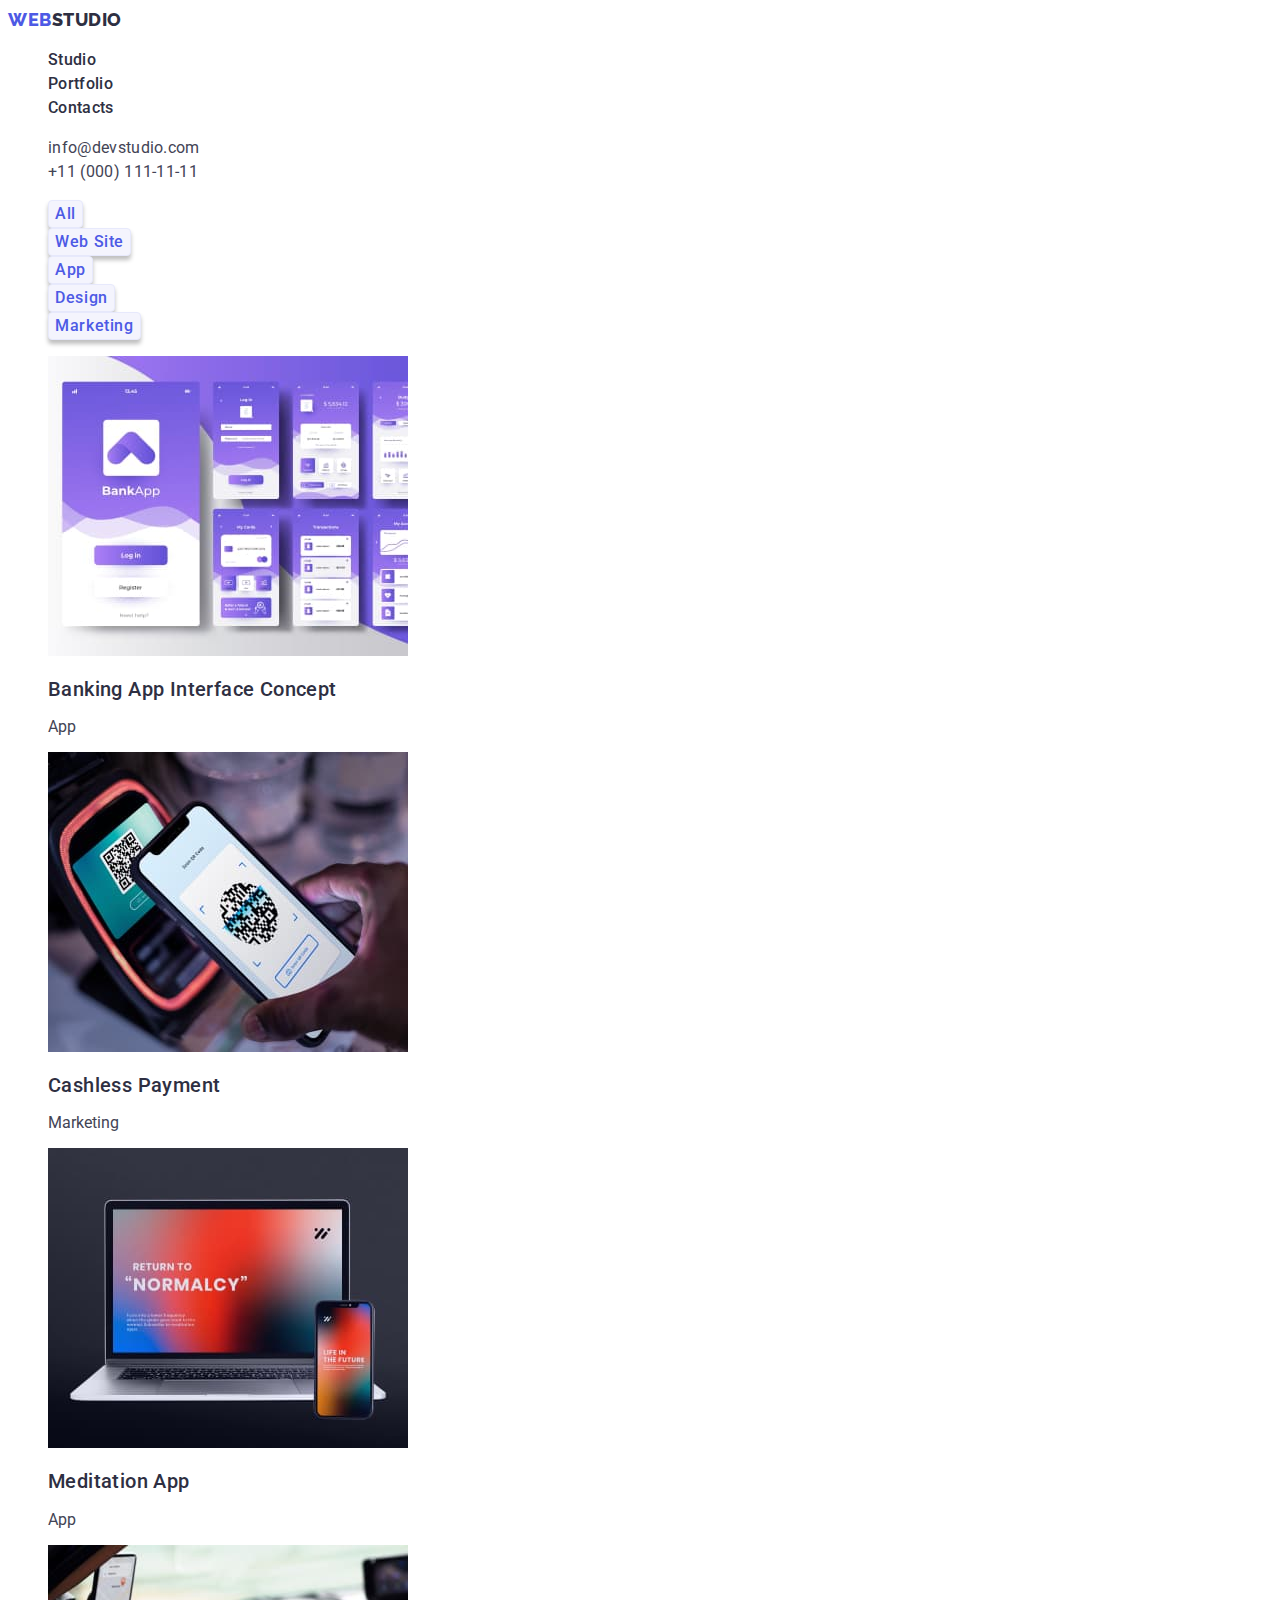
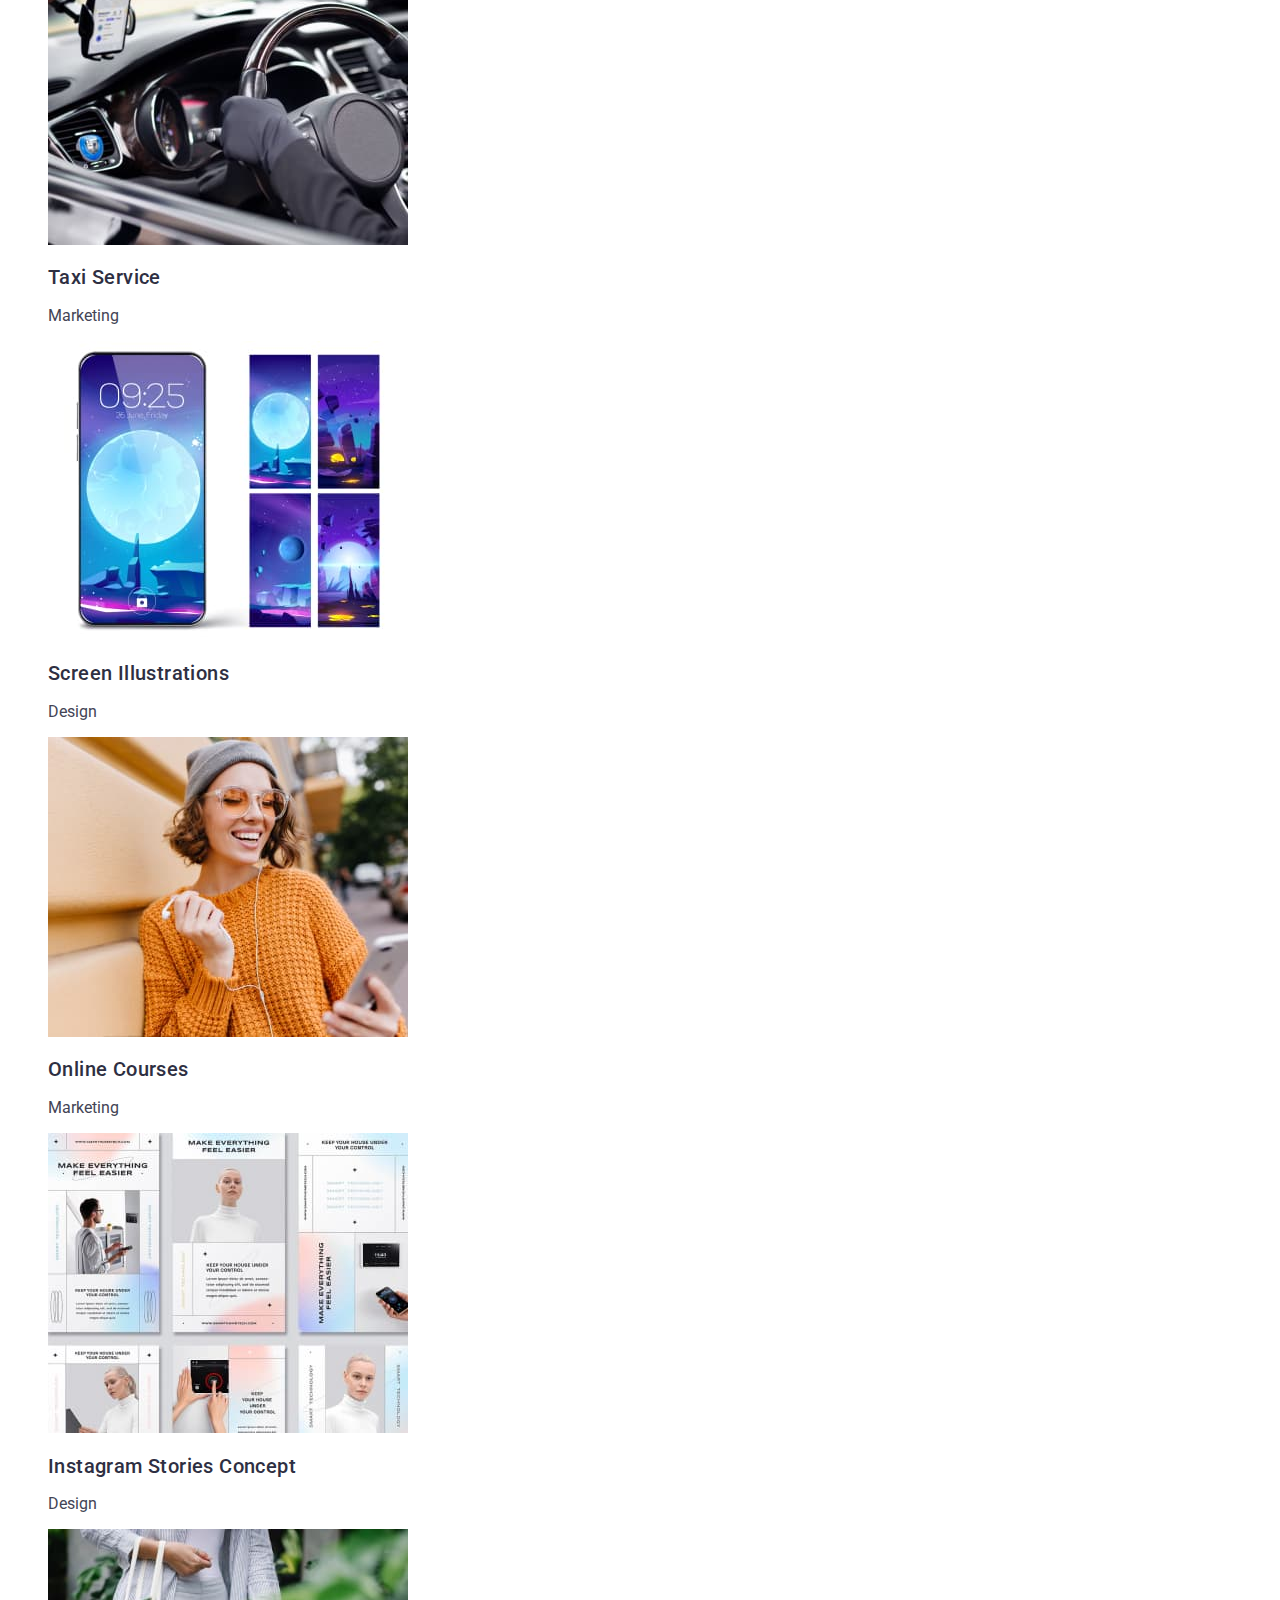
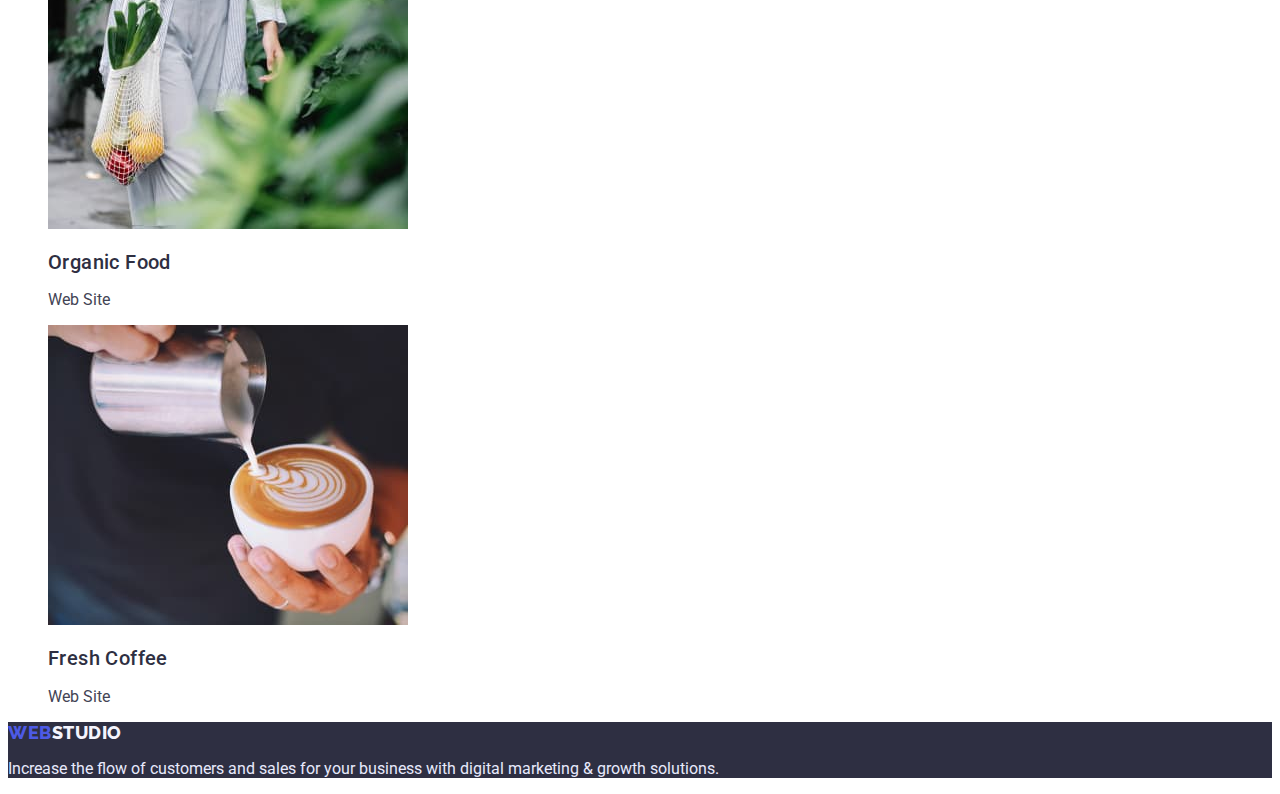
==== portfolio.html @ b86ee1b8 "add files via upload" ====
<!DOCTYPE html>
<html lang="en">
  <head>
    <meta charset="UTF-8" />
    <meta http-equiv="X-UA-Compatible" content="IE=edge" />
    <meta name="viewport" content="width=device-width, initial-scale=1.0" />
    <title>Портфоліо</title>
    <link rel="preconnect" href="https://fonts.googleapis.com" />
    <link rel="preconnect" href="https://fonts.gstatic.com" crossorigin />
    <link
      href="https://fonts.googleapis.com/css2?family=Raleway:wght@700;800&family=Roboto:wght@400;500;700;900&display=swap"
      rel="stylesheet"
    />
    <link rel="stylesheet" href="./css/styles.css" />
  </head>
  <body>
    <header class="header">
      <nav class="header-nav">
        <a href="./index.html" class="header-logo logo link">
          <span class="accent">Web</span>Studio</a
        >
        <ul class="header-nav-list list">
          <li class="header-item">
            <a href="" class="header-link link">Studio</a>
          </li>
          <li class="header-item">
            <a href="./portfolio.html" class="header-link link">Portfolio</a>
          </li>
          <li class="header-item">
            <a href="" class="header-link link">Contacts</a>
          </li>
        </ul>
      </nav>
      <address class="address">
        <ul class="address-contact list">
          <li class="address-item">
            <a href="mailto:info@devstudio.com" class="address-link link"
              >info@devstudio.com</a
            >
          </li>
          <li class="address-item">
            <a href="tel:+110001111111" class="address-link link"
              >+11 (000) 111-11-11</a
            >
          </li>
        </ul>
      </address>
    </header>
    <main>
      <!--------- PORTFOLIO  -------->
      <section class="portfolio">
        <h1 hidden visually-hidden>Portfolio</h1>
        <ul class="filter list">
          <li class="filter-item">
            <button class="filter-button button" type="button">All</button>
          </li>
          <li class="filter-item">
            <button class="filter-button button" type="button">Web Site</button>
          </li>
          <li class="filter-item">
            <button class="filter-button button" type="button">App</button>
          </li>
          <li class="filter-item">
            <button class="filter-button button" type="button">Design</button>
          </li>
          <li class="filter-item">
            <button class="filter-button button" type="button">
              Marketing
            </button>
          </li>
        </ul>
        <ul class="project-items list">
          <li class="project-item">
            <a href="" class="link"
              ><img
                src="./images/project-1.jpg"
                alt="A banking app purple interface"
                width="360"
                height="300"
              />
              <h2 class="project-title item">Banking App Interface Concept</h2>
              <p class="project-subtitle">App</p></a
            >
          </li>
          <li class="project-item">
            <a href="" class="link"
              ><img
                src="./images/project-2.jpg"
                alt="Phone and payment terminal"
                width="360"
                height="300"
              />
              <h2 class="project-title item">Cashless Payment</h2>
              <p class="project-subtitle subtitle">Marketing</p></a
            >
          </li>
          <li class="project-item">
            <a href="" class="link"
              ><img
                src="./images/project-3.jpg"
                alt="A computer with a phone"
                width="360"
                height="300"
              />
              <h2 class="project-title item">Meditation App</h2>
              <p class="project-subtitle subtitle">App</p></a
            >
          </li>
          <li class="project-item">
            <a href="" class="link"
              ><img
                src="./images/project-4.jpg"
                alt="Steering wheel"
                width="360"
                height="300"
              />
              <h2 class="project-title item">Taxi Service</h2>
              <p class="project-subtitle subtitle">Marketing</p></a
            >
          </li>
          <li class="project-item">
            <a href="" class="link"
              ><img
                src="./images/project-5.jpg"
                alt="Phone screen illustrations"
                width="360"
                height="300"
              />
              <h2 class="project-title item">Screen Illustrations</h2>
              <p class="project-subtitle subtitle">Design</p></a
            >
          </li>
          <li class="project-item">
            <a href="" class="link"
              ><img
                src="./images/project-6.jpg"
                alt="A smiley girl wirh her phone"
                width="360"
                height="300"
              />
              <h2 class="project-title item">Online Courses</h2>
              <p class="project-subtitle subtitle">Marketing</p></a
            >
          </li>
          <li class="project-item">
            <a href="" class="link"
              ><img
                src="./images/project-7.jpg"
                alt="People illustrate concepts"
                width="360"
                height="300"
              />
              <h2 class="project-title item">Instagram Stories Concept</h2>
              <p class="project-subtitle subtitle">Design</p></a
            >
          </li>
          <li class="project-item">
            <a href="" class="link"
              ><img
                src="./images/project-8.jpg"
                alt="a person with groceries"
                width="360"
                height="300"
              />
              <h2 class="project-title item">Organic Food</h2>
              <p class="project-subtitle subtitle">Web Site</p></a
            >
          </li>
          <li class="project-item">
            <a href="" class="link"
              ><img
                src="./images/project-9.jpg"
                alt="Latte making"
                width="360"
                height="300"
              />
              <h2 class="project-title item">Fresh Coffee</h2>
              <p class="project-subtitle subtitle">Web Site</p></a
            >
          </li>
        </ul>
      </section>
    </main>
    <!------FOOTER ------>
    <footer class="footer">
      <a href="./index.html" class="footer-logo logo link"
        ><span class="accent">Web</span>Studio</a
      >
      <p class="footer-descr subtitle">
        Increase the flow of customers and sales for your business with digital
        marketing & growth solutions.
      </p>
    </footer>
  </body>
</html>
---- css/styles.css ----
:root {
    --primary-text-color: #4D5AE5;
    --secondary-text-color: #2E2F42;
    --tertiary-text-color: #434455;
    --button-bgd-color: #F4F4FD;
    --active-bgd-color: #404BBF;
    --button-border-color: #E7E9FC;
}

body {
    font-family: 'Roboto', sans-serif;
    color: var(--secondary-text-color);
    background-color: #fff;
}

.subtitle {
    font-weight: 400;
    font-size: 16px;
    line-height: 1.5
    letter-spacing: 0.02em;
}

.item {
    font-weight: 500;
    font-size: 20px;
    line-height: 1.2;
    letter-spacing: 0.02em;
    color: var(--secondary-text-color);
}

.button {
    font-family: inherit;
    font-weight: 500;
    font-size: 16px;
    line-height: 1.5;
    letter-spacing: 0.04em;
    border-radius: 4px;
    cursor: pointer;
    border: 1px solid var(--button-border-color);
}

.logo {
    font-family: 'Raleway', sans-serif;
    font-weight: 800;
    font-size: 18px;
    letter-spacing: 0.03em;
    text-transform: uppercase;
}

.visually-hidden {
    position: absolute;
    width: 1px;
    height: 1px;
    margin: -1px;
    border: 0;
    padding: 0;
    white-space: nowrap;
    clip-path: inset(100%);
    clip: rect(0 0 0 0);
    overflow: hidden;
}
/* ======= HEADER ============ */
.header {
}
.header-nav {
}

.header-logo {
    line-height: 1.33;
    color: var(--secondary-text-color);
}

.accent {
    color: var(--primary-text-color);
}

.link {
    text-decoration: none;
}

.header-nav-list {
}

.list {
    list-style: none;
}

.header-item {
}

.header-link {
    font-weight: 500;
    font-size: 16px;
    line-height: 1.5;
    letter-spacing: 0.02em;
    text-transform: capitalize;
    color: var(--secondary-text-color);
    cursor: pointer;
}

.header-link:hover,
.header-link:focus {
    color: var(--primary-text-color);  
}
.address {
}
.address-contact {
}
.address-item {
}

.address-link {
    font-style: normal;
    font-weight: 400;
    font-size: 16px;
    line-height: 1.5;
    letter-spacing: 0.02em;
    color: var(--tertiary-text-color);
}

.address-link:hover,
.address-link:focus {
    color: var(--primary-text-color);
}

/* ========= HERO ========*/
.hero {
    background-color: var(--secondary-text-color);
}

.hero-header {
    font-weight: 700;
    font-size: 56px;
    line-height: 1.07;
    letter-spacing: 0.02em;
    color: #fff;
}

.mdl-button {
    color: #fff;
    background-color: var(--primary-text-color);
    box-shadow: 0px 4px 4px rgba(0, 0, 0, 0.15);
    border: 1px  var(--button-border-color);
    width: 169px;
    height: 57px;
    left: 636px;
    top: 427px; 
}

.mdl-button:hover,
.mdl-button:focus {
    color: var(--primary-text-color);
    background-color: var(--button-bgd-color);
}

/* ======== VALUES ========== */
.values {
}
.values-list {  
}
.value-items {
}
.value-item {
}

.values-descr {  
    color: var(--tertiary-text-color);
}

/* =======OCCUPATION ====== */
.occupation {
}

.occupation-header,
.team-header {
    font-size: 36px;
    line-height: 1.11;
    letter-spacing: 0.02em;
    text-transform: capitalize;
    color: var(--secondary-text-color);
}

.occupation-list {
}

.occupation-item {
    cursor: pointer;
}

/* =========== OUR TEAM =========== */
.team {
}

.team-list {
}

.team-member {
    cursor: pointer;
}
.team-member-header {
}

.team-member-occupation {
    color: #434455;
}

/* -------- FILTERS -------- */

.portfolio {
}
.filter {
}
.filter-item {
}

.filter-button {
    color: var(--primary-text-color);
    background: var(--button-bgd-color);
    background-color: var(--button-bgd-color);
    box-shadow: 0px 4px 4px rgba(0, 0, 0, 0.25);
}

.filter-button:hover,
.filter-button:focus {
    color: #fff;
    background-color: var(--active-bgd-color);
}

.project-items {
}
.project-item {
}

.project-title {
}

.project-subtitle {
    color: var(--tertiary-text-color);
}
    /* ------FOOTER ------*/
.footer {
    background-color: var(--secondary-text-color);
}
.footer-logo {
    line-height: 1.17;
    color: var(--button-bgd-color);
}
.footer-descr {
    color: var(--button-border-color);
}
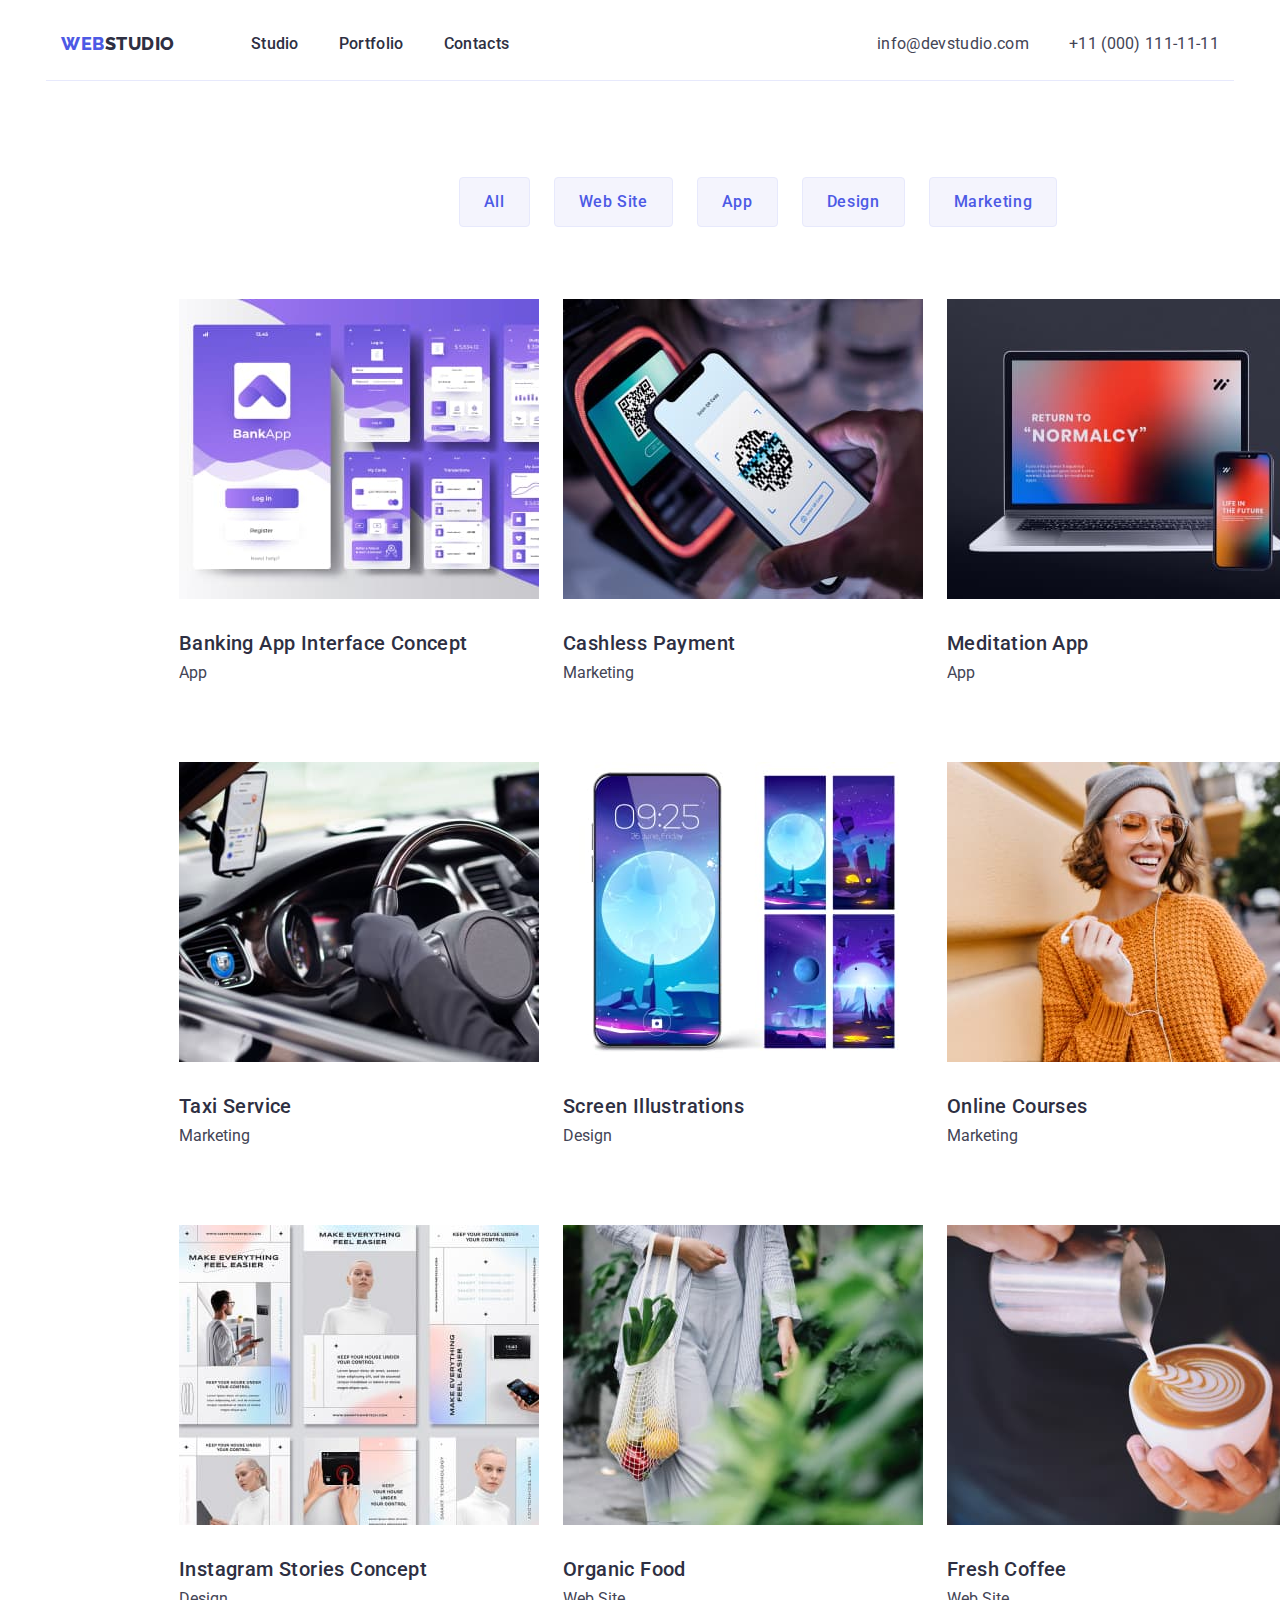
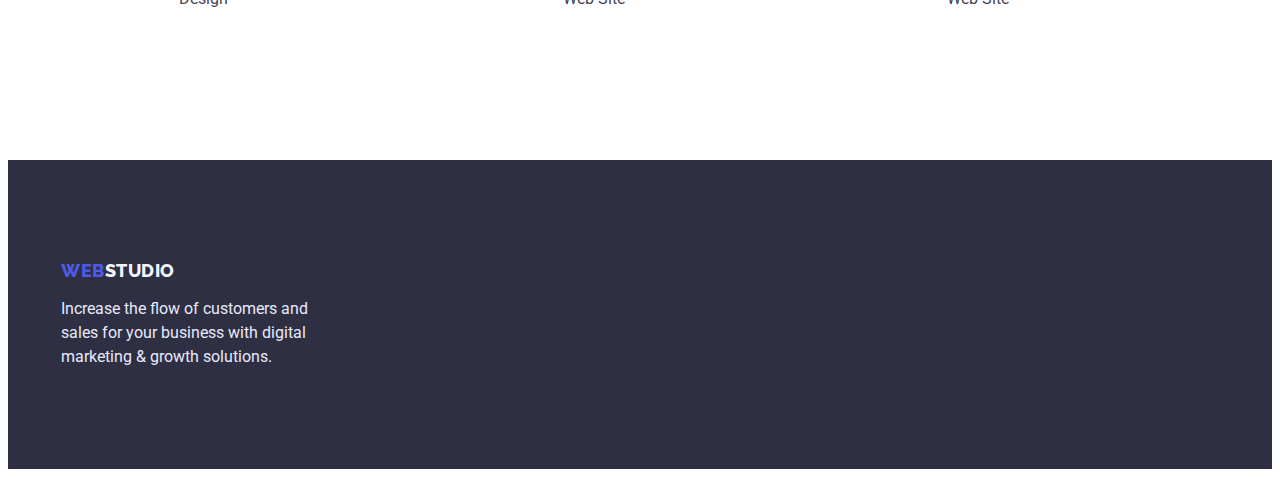
==== commit 09e90290: "Primary version of hw 3" ====
--- a/portfolio.html
+++ b/portfolio.html
@@ -11,185 +11,222 @@
       href="https://fonts.googleapis.com/css2?family=Raleway:wght@700;800&family=Roboto:wght@400;500;700;900&display=swap"
       rel="stylesheet"
     />
+    <link
+      rel="stylesheet"
+      href="https://cdnjs.cloudflare.com/ajax/libs/modern-normalize/1.1.0/modern-normalize.min.css"
+      integrity="sha512-wpPYUAdjBVSE4KJnH1VR1HeZfpl1ub8YT/NKx4PuQ5NmX2tKuGu6U/JRp5y+Y8XG2tV+wKQpNHVUX03MfMFn9Q=="
+      crossorigin="anonymous"
+      referrerpolicy="no-referrer"
+    />
     <link rel="stylesheet" href="./css/styles.css" />
   </head>
   <body>
     <header class="header">
-      <nav class="header-nav">
-        <a href="./index.html" class="header-logo logo link">
-          <span class="accent">Web</span>Studio</a
-        >
-        <ul class="header-nav-list list">
-          <li class="header-item">
-            <a href="" class="header-link link">Studio</a>
-          </li>
-          <li class="header-item">
-            <a href="./portfolio.html" class="header-link link">Portfolio</a>
-          </li>
-          <li class="header-item">
-            <a href="" class="header-link link">Contacts</a>
-          </li>
-        </ul>
-      </nav>
-      <address class="address">
-        <ul class="address-contact list">
-          <li class="address-item">
-            <a href="mailto:info@devstudio.com" class="address-link link"
-              >info@devstudio.com</a
-            >
-          </li>
-          <li class="address-item">
-            <a href="tel:+110001111111" class="address-link link"
-              >+11 (000) 111-11-11</a
-            >
-          </li>
-        </ul>
-      </address>
+      <div class="container header-container section">
+        <nav class="header-nav">
+          <a href="./index.html" class="header-logo logo link">
+            <span class="accent">Web</span>Studio</a
+          >
+          <ul class="header-list list">
+            <li class="header-item">
+              <a href="./index.html" class="header-link link">Studio</a>
+            </li>
+            <li class="header-item">
+              <a href="./portfolio.html" class="header-link link">Portfolio</a>
+            </li>
+            <li class="header-item">
+              <a href="" class="header-link link">Contacts</a>
+            </li>
+          </ul>
+        </nav>
+        <address class="address">
+          <ul class="address-contact list">
+            <li class="address-item">
+              <a href="mailto:info@devstudio.com" class="address-link link"
+                >info@devstudio.com</a
+              >
+            </li>
+            <li class="address-item">
+              <a href="tel:+110001111111" class="address-link link"
+                >+11 (000) 111-11-11</a
+              >
+            </li>
+          </ul>
+        </address>
+      </div>
     </header>
     <main>
       <!--------- PORTFOLIO  -------->
       <section class="portfolio">
-        <h1 hidden visually-hidden>Portfolio</h1>
-        <ul class="filter list">
-          <li class="filter-item">
-            <button class="filter-button button" type="button">All</button>
-          </li>
-          <li class="filter-item">
-            <button class="filter-button button" type="button">Web Site</button>
-          </li>
-          <li class="filter-item">
-            <button class="filter-button button" type="button">App</button>
-          </li>
-          <li class="filter-item">
-            <button class="filter-button button" type="button">Design</button>
-          </li>
-          <li class="filter-item">
-            <button class="filter-button button" type="button">
-              Marketing
-            </button>
-          </li>
-        </ul>
-        <ul class="project-items list">
-          <li class="project-item">
-            <a href="" class="link"
-              ><img
-                src="./images/project-1.jpg"
-                alt="A banking app purple interface"
-                width="360"
-                height="300"
-              />
-              <h2 class="project-title item">Banking App Interface Concept</h2>
-              <p class="project-subtitle">App</p></a
-            >
-          </li>
-          <li class="project-item">
-            <a href="" class="link"
-              ><img
-                src="./images/project-2.jpg"
-                alt="Phone and payment terminal"
-                width="360"
-                height="300"
-              />
-              <h2 class="project-title item">Cashless Payment</h2>
-              <p class="project-subtitle subtitle">Marketing</p></a
-            >
-          </li>
-          <li class="project-item">
-            <a href="" class="link"
-              ><img
-                src="./images/project-3.jpg"
-                alt="A computer with a phone"
-                width="360"
-                height="300"
-              />
-              <h2 class="project-title item">Meditation App</h2>
-              <p class="project-subtitle subtitle">App</p></a
-            >
-          </li>
-          <li class="project-item">
-            <a href="" class="link"
-              ><img
-                src="./images/project-4.jpg"
-                alt="Steering wheel"
-                width="360"
-                height="300"
-              />
-              <h2 class="project-title item">Taxi Service</h2>
-              <p class="project-subtitle subtitle">Marketing</p></a
-            >
-          </li>
-          <li class="project-item">
-            <a href="" class="link"
-              ><img
-                src="./images/project-5.jpg"
-                alt="Phone screen illustrations"
-                width="360"
-                height="300"
-              />
-              <h2 class="project-title item">Screen Illustrations</h2>
-              <p class="project-subtitle subtitle">Design</p></a
-            >
-          </li>
-          <li class="project-item">
-            <a href="" class="link"
-              ><img
-                src="./images/project-6.jpg"
-                alt="A smiley girl wirh her phone"
-                width="360"
-                height="300"
-              />
-              <h2 class="project-title item">Online Courses</h2>
-              <p class="project-subtitle subtitle">Marketing</p></a
-            >
-          </li>
-          <li class="project-item">
-            <a href="" class="link"
-              ><img
-                src="./images/project-7.jpg"
-                alt="People illustrate concepts"
-                width="360"
-                height="300"
-              />
-              <h2 class="project-title item">Instagram Stories Concept</h2>
-              <p class="project-subtitle subtitle">Design</p></a
-            >
-          </li>
-          <li class="project-item">
-            <a href="" class="link"
-              ><img
-                src="./images/project-8.jpg"
-                alt="a person with groceries"
-                width="360"
-                height="300"
-              />
-              <h2 class="project-title item">Organic Food</h2>
-              <p class="project-subtitle subtitle">Web Site</p></a
-            >
-          </li>
-          <li class="project-item">
-            <a href="" class="link"
-              ><img
-                src="./images/project-9.jpg"
-                alt="Latte making"
-                width="360"
-                height="300"
-              />
-              <h2 class="project-title item">Fresh Coffee</h2>
-              <p class="project-subtitle subtitle">Web Site</p></a
-            >
-          </li>
-        </ul>
+        <div class="container section">
+          <h1 hidden visually-hidden>Portfolio</h1>
+          <ul class="filter list">
+            <li class="filter-item">
+              <button class="filter-button button" type="button">All</button>
+            </li>
+            <li class="filter-item">
+              <button class="filter-button button" type="button">
+                Web Site
+              </button>
+            </li>
+            <li class="filter-item">
+              <button class="filter-button button" type="button">App</button>
+            </li>
+            <li class="filter-item">
+              <button class="filter-button button" type="button">Design</button>
+            </li>
+            <li class="filter-item">
+              <button class="filter-button button" type="button">
+                Marketing
+              </button>
+            </li>
+          </ul>
+        </div>
+        <div class="container section">
+          <ul class="project-items list">
+            <li class="project-item">
+              <a href="" class="link"
+                ><img
+                  src="./images/project-1.jpg"
+                  alt="A banking app purple interface"
+                  width="360"
+                  height="300"
+                />
+                <div class="project-content">
+                  <h2 class="project-title item">
+                    Banking App Interface Concept
+                  </h2>
+                  <p class="project-subtitle subtitle">App</p>
+                </div>
+              </a>
+            </li>
+            <li class="project-item">
+              <a href="" class="link"
+                ><img
+                  src="./images/project-2.jpg"
+                  alt="Phone and payment terminal"
+                  width="360"
+                  height="300"
+                />
+                <div class="project-content">
+                  <h2 class="project-title item">Cashless Payment</h2>
+                  <p class="project-subtitle subtitle">Marketing</p>
+                </div>
+              </a>
+            </li>
+            <li class="project-item">
+              <a href="" class="link"
+                ><img
+                  src="./images/project-3.jpg"
+                  alt="A computer with a phone"
+                  width="360"
+                  height="300"
+                />
+                <div class="project-content">
+                  <h2 class="project-title item">Meditation App</h2>
+                  <p class="project-subtitle subtitle">App</p>
+                </div>
+              </a>
+            </li>
+            <li class="project-item">
+              <a href="" class="link"
+                ><img
+                  src="./images/project-4.jpg"
+                  alt="Steering wheel"
+                  width="360"
+                  height="300"
+                />
+                <div class="project-content">
+                  <h2 class="project-title item">Taxi Service</h2>
+                  <p class="project-subtitle subtitle">Marketing</p>
+                </div>
+              </a>
+            </li>
+            <li class="project-item">
+              <a href="" class="link"
+                ><img
+                  src="./images/project-5.jpg"
+                  alt="Phone screen illustrations"
+                  width="360"
+                  height="300"
+                />
+                <div class="project-content">
+                  <h2 class="project-title item">Screen Illustrations</h2>
+                  <p class="project-subtitle subtitle">Design</p>
+                </div>
+              </a>
+            </li>
+            <li class="project-item">
+              <a href="" class="link"
+                ><img
+                  src="./images/project-6.jpg"
+                  alt="A smiley girl wirh her phone"
+                  width="360"
+                  height="300"
+                />
+                <div class="project-content">
+                  <h2 class="project-title item">Online Courses</h2>
+                  <p class="project-subtitle subtitle">Marketing</p>
+                </div>
+              </a>
+            </li>
+            <li class="project-item">
+              <a href="" class="link"
+                ><img
+                  src="./images/project-7.jpg"
+                  alt="People illustrate concepts"
+                  width="360"
+                  height="300"
+                />
+                <div class="project-content">
+                  <h2 class="project-title item">Instagram Stories Concept</h2>
+                  <p class="project-subtitle subtitle">Design</p>
+                </div>
+              </a>
+            </li>
+            <li class="project-item">
+              <a href="" class="link"
+                ><img
+                  src="./images/project-8.jpg"
+                  alt="a person with groceries"
+                  width="360"
+                  height="300"
+                />
+                <div class="project-content">
+                  <h2 class="project-title item">Organic Food</h2>
+                  <p class="project-subtitle subtitle">Web Site</p>
+                </div>
+              </a>
+            </li>
+            <li class="project-item">
+              <a href="" class="link"
+                ><img
+                  src="./images/project-9.jpg"
+                  alt="Latte making"
+                  width="360"
+                  height="300"
+                />
+                <div class="project-content">
+                  <h2 class="project-title item">Fresh Coffee</h2>
+                  <p class="project-subtitle subtitle">Web Site</p>
+                </div>
+              </a>
+            </li>
+          </ul>
+        </div>
       </section>
     </main>
     <!------FOOTER ------>
     <footer class="footer">
-      <a href="./index.html" class="footer-logo logo link"
-        ><span class="accent">Web</span>Studio</a
-      >
-      <p class="footer-descr subtitle">
-        Increase the flow of customers and sales for your business with digital
-        marketing & growth solutions.
-      </p>
+      <div class="container section footer-container">
+        <a href="./index.html" class="footer-logo logo link"
+          ><span class="accent">Web</span>Studio</a
+        >
+        <p class="footer-descr subtitle">
+          Increase the flow of customers and sales for your business with
+          digital marketing & growth solutions.
+        </p>
+      </div>
     </footer>
   </body>
 </html>
--- a/css/styles.css
+++ b/css/styles.css
@@ -7,44 +7,70 @@
     --button-border-color: #E7E9FC;
 }
 
+*::before,
+*::after {
+    box-sizing: border-box; 
+}
+
 body {
     font-family: 'Roboto', sans-serif;
     color: var(--secondary-text-color);
     background-color: #fff;
 }
 
-.subtitle {
-    font-weight: 400;
-    font-size: 16px;
-    line-height: 1.5
-    letter-spacing: 0.02em;
-}
-
-.item {
-    font-weight: 500;
-    font-size: 20px;
-    line-height: 1.2;
-    letter-spacing: 0.02em;
-    color: var(--secondary-text-color);
-}
-
-.button {
-    font-family: inherit;
-    font-weight: 500;
-    font-size: 16px;
-    line-height: 1.5;
-    letter-spacing: 0.04em;
-    border-radius: 4px;
+h1,
+h2,
+h3,
+p {
+    margin-top: 0;
+    margin-bottom: 0;
+}
+
+ul {
+    margin-top: 0;
+    margin-bottom: 0;
+    padding-left: 0;
+}
+
+button {
     cursor: pointer;
-    border: 1px solid var(--button-border-color);
-}
-
-.logo {
-    font-family: 'Raleway', sans-serif;
-    font-weight: 800;
-    font-size: 18px;
-    letter-spacing: 0.03em;
-    text-transform: uppercase;
+}
+
+img {
+    display: block;
+    max-width: 100%;
+    height: auto;
+}
+
+section {
+    padding-left: 156px;
+    padding-right: 156px;
+}
+.list {
+    list-style: none;
+}
+
+.link {
+    text-decoration: none;
+}
+
+.section-header {
+    font-size: 36px;
+    line-height: 1.11
+    letter-spacing: 0.02em;
+    text-transform: capitalize;
+    text-align: center;
+    padding-top: 120px;
+    padding-bottom: 72px;
+    color: var(--secondary-text-color);
+}
+
+.container {
+    width: 1158px;
+    padding-left: 15px;
+    padding-right: 15px;
+    margin-left: auto;
+    margin-right: auto;
 }
 
 .visually-hidden {
@@ -59,33 +85,80 @@
     clip: rect(0 0 0 0);
     overflow: hidden;
 }
+
+.subtitle {
+    font-weight: 400;
+    font-size: 16px;
+    line-height: 1.5
+    letter-spacing: 0.02em;
+}
+
+.item {
+    font-weight: 500;
+    font-size: 20px;
+    line-height: 1.2;
+    letter-spacing: 0.02em;
+    color: var(--secondary-text-color);
+}
+
+.button {
+    font-family: inherit;
+    font-weight: 500;
+    font-size: 16px;
+    line-height: 1.5;
+    letter-spacing: 0.04em;
+    border-radius: 4px;
+    cursor: pointer;
+    border: 1px solid var(--button-border-color);
+    background-color: transparent;
+}
+
+.logo {
+    font-family: 'Raleway', sans-serif;
+    font-weight: 800;
+    font-size: 18px;
+    letter-spacing: 0.03em;
+    text-transform: uppercase;
+}
+
 /* ======= HEADER ============ */
+
 .header {
-}
+    background-color: #fff;
+}
+
+.header-container {
+    display: flex;
+    align-items: center; 
+    border-bottom: 1px solid var(--button-border-color);
+}
+
 .header-nav {
+    display: flex;
+    align-items: center;
+}
+
+.header-list {
+    display: flex;
+    align-items: center;
 }
 
 .header-logo {
     line-height: 1.33;
     color: var(--secondary-text-color);
+    margin-right: 76px;
+    padding-top: 24px;
+    padding-bottom: 24px;
 }
 
 .accent {
     color: var(--primary-text-color);
 }
 
-.link {
-    text-decoration: none;
-}
-
-.header-nav-list {
-}
-
-.list {
-    list-style: none;
-}
-
-.header-item {
+.header-item:not(:last-child) {
+    margin-right: 40px;
+    padding-top: 24px;
+    padding-bottom: 24px;
 }
 
 .header-link {
@@ -103,9 +176,16 @@
     color: var(--primary-text-color);  
 }
 .address {
-}
+    padding-top: 24px;
+    padding-bottom: 24px;
+    margin-left: auto;
+}
+
 .address-contact {
-}
+    display: flex;
+    align-items: center;
+}
+
 .address-item {
 }
 
@@ -116,6 +196,7 @@
     line-height: 1.5;
     letter-spacing: 0.02em;
     color: var(--tertiary-text-color);
+    margin-left: 40px;
 }
 
 .address-link:hover,
@@ -124,11 +205,24 @@
 }
 
 /* ========= HERO ========*/
-.hero {
-    background-color: var(--secondary-text-color);
+ .hero { 
+    display: flex;
+    text-align: center;
+    padding-top: 188px;
+    padding-bottom: 188px;
+    background-color: var(--secondary-text-color); 
+}
+
+.hero-container {
+    max-width: 1440px;
+    margin-left: auto;
+    margin-right: auto;
 }
 
 .hero-header {
+    text-align:center;
+    max-width: 500px; 
+    margin-bottom: 48px;
     font-weight: 700;
     font-size: 56px;
     line-height: 1.07;
@@ -137,14 +231,12 @@
 }
 
 .mdl-button {
+    min-width: 169px;
+    padding: 16px 32px;
     color: #fff;
     background-color: var(--primary-text-color);
     box-shadow: 0px 4px 4px rgba(0, 0, 0, 0.15);
     border: 1px  var(--button-border-color);
-    width: 169px;
-    height: 57px;
-    left: 636px;
-    top: 427px; 
 }
 
 .mdl-button:hover,
@@ -154,13 +246,23 @@
 }
 
 /* ======== VALUES ========== */
+
 .values {
-}
-.values-list {  
-}
+    padding-top: 120px;
+    background-color: #fff;
+}
+
+.values-list {
+    display: flex; 
+    align-items: center;
+    gap: 24px;
+}
+
 .value-items {
 }
+
 .value-item {
+    margin-bottom: 8px;
 }
 
 .values-descr {  
@@ -169,55 +271,93 @@
 
 /* =======OCCUPATION ====== */
 .occupation {
-}
-
-.occupation-header,
+    background-color: #fff;
+}
+
+.occupation-header {
+}
+
+.occupation-list {
+    display: flex;
+    flex-wrap: wrap;
+    gap: 24px;
+    flex-basis: calc((100% - 48) / 3);
+    padding-bottom: 120px;
+}
+
+.occupation-item {
+    cursor: pointer;
+}
+
+/* =========== OUR TEAM =========== */
+
+.team {
+    padding-bottom: 120px;
+    background-color: var(--button-bgd-color);
+}
+
 .team-header {
     font-size: 36px;
     line-height: 1.11;
     letter-spacing: 0.02em;
     text-transform: capitalize;
-    color: var(--secondary-text-color);
-}
-
-.occupation-list {
-}
-
-.occupation-item {
-    cursor: pointer;
-}
-
-/* =========== OUR TEAM =========== */
-.team {
+    text-align: center;
+    padding-top: 120px;
+    padding-bottom: 72px;
+    color: var(--secondary-text-color);
 }
 
 .team-list {
+    display: flex;
+    flex-wrap: wrap;
+    gap: 24px;
+    flex-basis: calc((100% - 3 * 24) / 4);
 }
 
 .team-member {
     cursor: pointer;
 }
+
+.team-member-content {
+    text-align: center;
+    padding-top: 32px;
+    padding-bottom: 32px;
+    padding-right: 16px;
+    padding-left: 16px;
+}
+
 .team-member-header {
+    margin-bottom: 8px;
 }
 
 .team-member-occupation {
     color: #434455;
 }
 
+/* ------- 2nd PAGE -------- */
 /* -------- FILTERS -------- */
 
 .portfolio {
-}
+    background-color: #fff;
+}
+
 .filter {
-}
+    display: flex;
+    flex-wrap: wrap;
+    justify-content: center;
+    column-gap: 24px;
+    padding-top: 96px;
+    padding-bottom: 72px;
+}
+
 .filter-item {
 }
 
 .filter-button {
+    padding: 12px 24px;
     color: var(--primary-text-color);
     background: var(--button-bgd-color);
     background-color: var(--button-bgd-color);
-    box-shadow: 0px 4px 4px rgba(0, 0, 0, 0.25);
 }
 
 .filter-button:hover,
@@ -227,24 +367,52 @@
 }
 
 .project-items {
-}
+    display: flex;
+    flex-wrap: wrap;
+    column-gap: 24px;
+    row-gap: 48px;
+    padding-bottom: 120px;
+    flex-basis: calc((100%-2*24) / 3);
+}
+
 .project-item {
 }
 
+.project-content {
+    padding-top: 32px;
+    padding-bottom: 32px;
+}
+
 .project-title {
+    margin-bottom: 8px;
 }
 
 .project-subtitle {
     color: var(--tertiary-text-color);
 }
+
     /* ------FOOTER ------*/
+
 .footer {
+    padding-top: 100px;
+    padding-bottom: 100px;
     background-color: var(--secondary-text-color);
+}
+
+.footer-container {
+    display: flex;
+    flex-wrap: wrap;
+    flex-direction: column;
+    
 }
 .footer-logo {
     line-height: 1.17;
     color: var(--button-bgd-color);
+    margin-bottom: 16px;
+
 }
 .footer-descr {
+    line-height: 1.5;
+    max-width: 264px;
     color: var(--button-border-color);
 }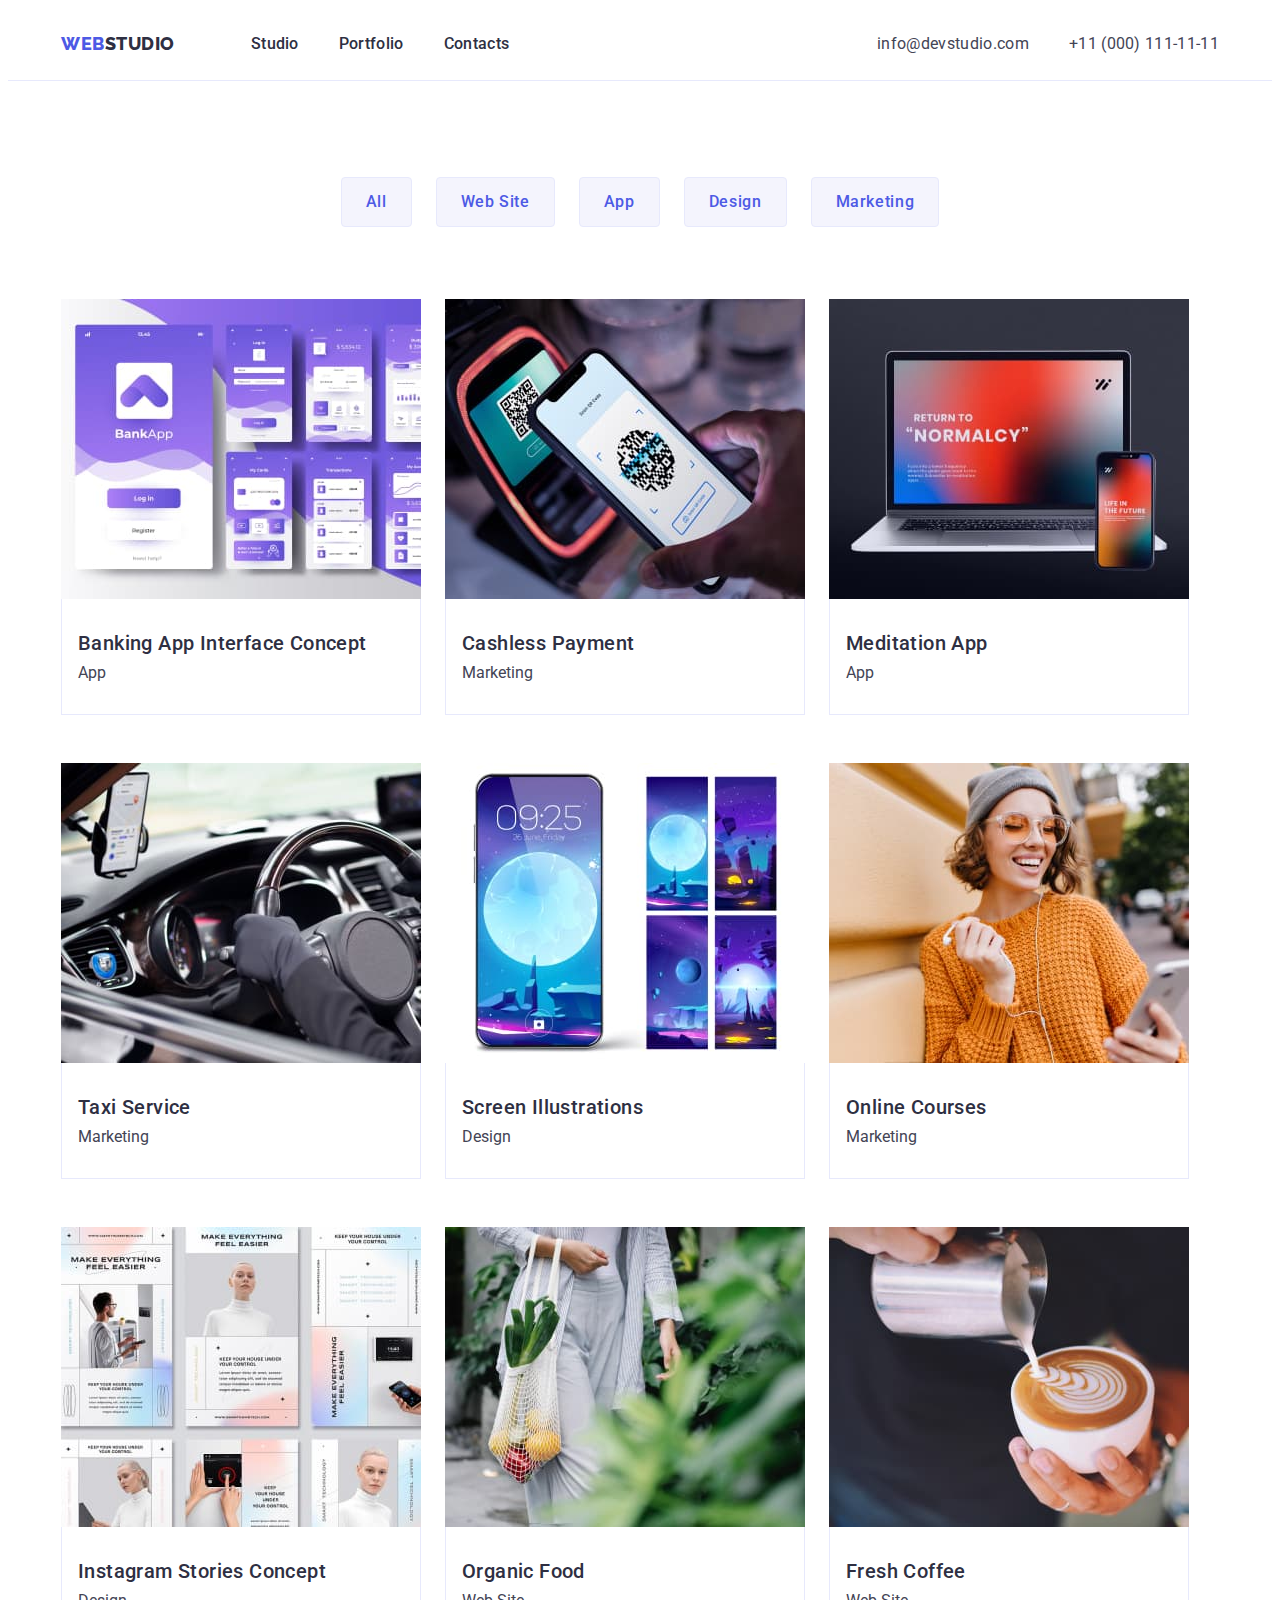
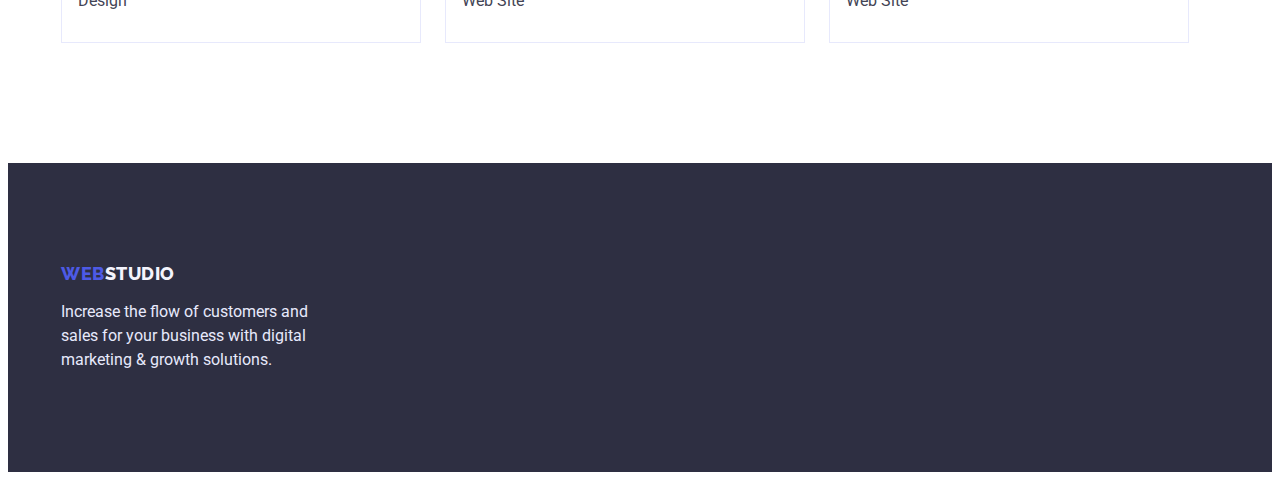
==== commit 00538f96: "hw3 primary corrections" ====
--- a/portfolio.html
+++ b/portfolio.html
@@ -22,7 +22,7 @@
   </head>
   <body>
     <header class="header">
-      <div class="container header-container section">
+      <div class="container header-container">
         <nav class="header-nav">
           <a href="./index.html" class="header-logo logo link">
             <span class="accent">Web</span>Studio</a
@@ -58,7 +58,7 @@
     <main>
       <!--------- PORTFOLIO  -------->
       <section class="portfolio">
-        <div class="container section">
+        <div class="container">
           <h1 hidden visually-hidden>Portfolio</h1>
           <ul class="filter list">
             <li class="filter-item">
@@ -81,8 +81,6 @@
               </button>
             </li>
           </ul>
-        </div>
-        <div class="container section">
           <ul class="project-items list">
             <li class="project-item">
               <a href="" class="link"
@@ -218,7 +216,7 @@
     </main>
     <!------FOOTER ------>
     <footer class="footer">
-      <div class="container section footer-container">
+      <div class="container footer-container">
         <a href="./index.html" class="footer-logo logo link"
           ><span class="accent">Web</span>Studio</a
         >
--- a/css/styles.css
+++ b/css/styles.css
@@ -5,6 +5,7 @@
     --button-bgd-color: #F4F4FD;
     --active-bgd-color: #404BBF;
     --button-border-color: #E7E9FC;
+    --typical-background-color: #fff;
 }
 
 *::before,
@@ -15,7 +16,7 @@
 body {
     font-family: 'Roboto', sans-serif;
     color: var(--secondary-text-color);
-    background-color: #fff;
+    background-color: var(--typical-background-color);
 }
 
 h1,
@@ -42,10 +43,11 @@
     height: auto;
 }
 
-section {
+.section {
     padding-left: 156px;
     padding-right: 156px;
 }
+
 .list {
     list-style: none;
 }
@@ -60,8 +62,7 @@
     letter-spacing: 0.02em;
     text-transform: capitalize;
     text-align: center;
-    padding-top: 120px;
-    padding-bottom: 72px;
+    margin-bottom: 72px;
     color: var(--secondary-text-color);
 }
 
@@ -71,6 +72,12 @@
     padding-right: 15px;
     margin-left: auto;
     margin-right: auto;
+    /* outline: 1px solid tomato;  */
+}
+
+.section {
+    padding-top: 120px;
+    padding-bottom: 120px;
 }
 
 .visually-hidden {
@@ -124,13 +131,13 @@
 /* ======= HEADER ============ */
 
 .header {
-    background-color: #fff;
+    border-bottom: 1px solid var(--button-border-color);
+    background-color: var(--typical-background-color);
 }
 
 .header-container {
     display: flex;
     align-items: center; 
-    border-bottom: 1px solid var(--button-border-color);
 }
 
 .header-nav {
@@ -157,8 +164,7 @@
 
 .header-item:not(:last-child) {
     margin-right: 40px;
-    padding-top: 24px;
-    padding-bottom: 24px;
+    
 }
 
 .header-link {
@@ -166,6 +172,8 @@
     font-size: 16px;
     line-height: 1.5;
     letter-spacing: 0.02em;
+    padding-top: 24px;
+    padding-bottom: 24px;
     text-transform: capitalize;
     color: var(--secondary-text-color);
     cursor: pointer;
@@ -195,6 +203,8 @@
     font-size: 16px;
     line-height: 1.5;
     letter-spacing: 0.02em;
+    padding-top: 24px;
+    padding-bottom: 24px;
     color: var(--tertiary-text-color);
     margin-left: 40px;
 }
@@ -221,8 +231,8 @@
 
 .hero-header {
     text-align:center;
-    max-width: 500px; 
-    margin-bottom: 48px;
+    max-width: 507px; 
+    margin: 0 auto 48px;
     font-weight: 700;
     font-size: 56px;
     line-height: 1.07;
@@ -249,7 +259,7 @@
 
 .values {
     padding-top: 120px;
-    background-color: #fff;
+    background-color: var(--typical-background-color);
 }
 
 .values-list {
@@ -271,7 +281,7 @@
 
 /* =======OCCUPATION ====== */
 .occupation {
-    background-color: #fff;
+    background-color: var(--typical-background-color);
 }
 
 .occupation-header {
@@ -282,7 +292,6 @@
     flex-wrap: wrap;
     gap: 24px;
     flex-basis: calc((100% - 48) / 3);
-    padding-bottom: 120px;
 }
 
 .occupation-item {
@@ -292,19 +301,10 @@
 /* =========== OUR TEAM =========== */
 
 .team {
-    padding-bottom: 120px;
     background-color: var(--button-bgd-color);
 }
 
 .team-header {
-    font-size: 36px;
-    line-height: 1.11;
-    letter-spacing: 0.02em;
-    text-transform: capitalize;
-    text-align: center;
-    padding-top: 120px;
-    padding-bottom: 72px;
-    color: var(--secondary-text-color);
 }
 
 .team-list {
@@ -324,6 +324,9 @@
     padding-bottom: 32px;
     padding-right: 16px;
     padding-left: 16px;
+    box-shadow: 0px 1px 6px rgba(46, 47, 66, 0.08), 0px 1px 1px rgba(46, 47, 66, 0.16), 0px 2px 1px rgba(46, 47, 66, 0.08);
+    border-radius: 0px 0px 4px 4px;
+    background-color: var(--typical-background-color);
 }
 
 .team-member-header {
@@ -338,7 +341,9 @@
 /* -------- FILTERS -------- */
 
 .portfolio {
-    background-color: #fff;
+    padding-top: 96px;
+    padding-bottom: 120px;
+    background-color: var(--typical-background-color);
 }
 
 .filter {
@@ -346,8 +351,7 @@
     flex-wrap: wrap;
     justify-content: center;
     column-gap: 24px;
-    padding-top: 96px;
-    padding-bottom: 72px;
+    margin-bottom: 72px;
 }
 
 .filter-item {
@@ -371,7 +375,6 @@
     flex-wrap: wrap;
     column-gap: 24px;
     row-gap: 48px;
-    padding-bottom: 120px;
     flex-basis: calc((100%-2*24) / 3);
 }
 
@@ -379,8 +382,10 @@
 }
 
 .project-content {
-    padding-top: 32px;
-    padding-bottom: 32px;
+    padding: 32px 16px;
+    background-color: var(--typical-background-color);
+    border: 1px solid #E7E9FC;
+    border-top: none;
 }
 
 .project-title {
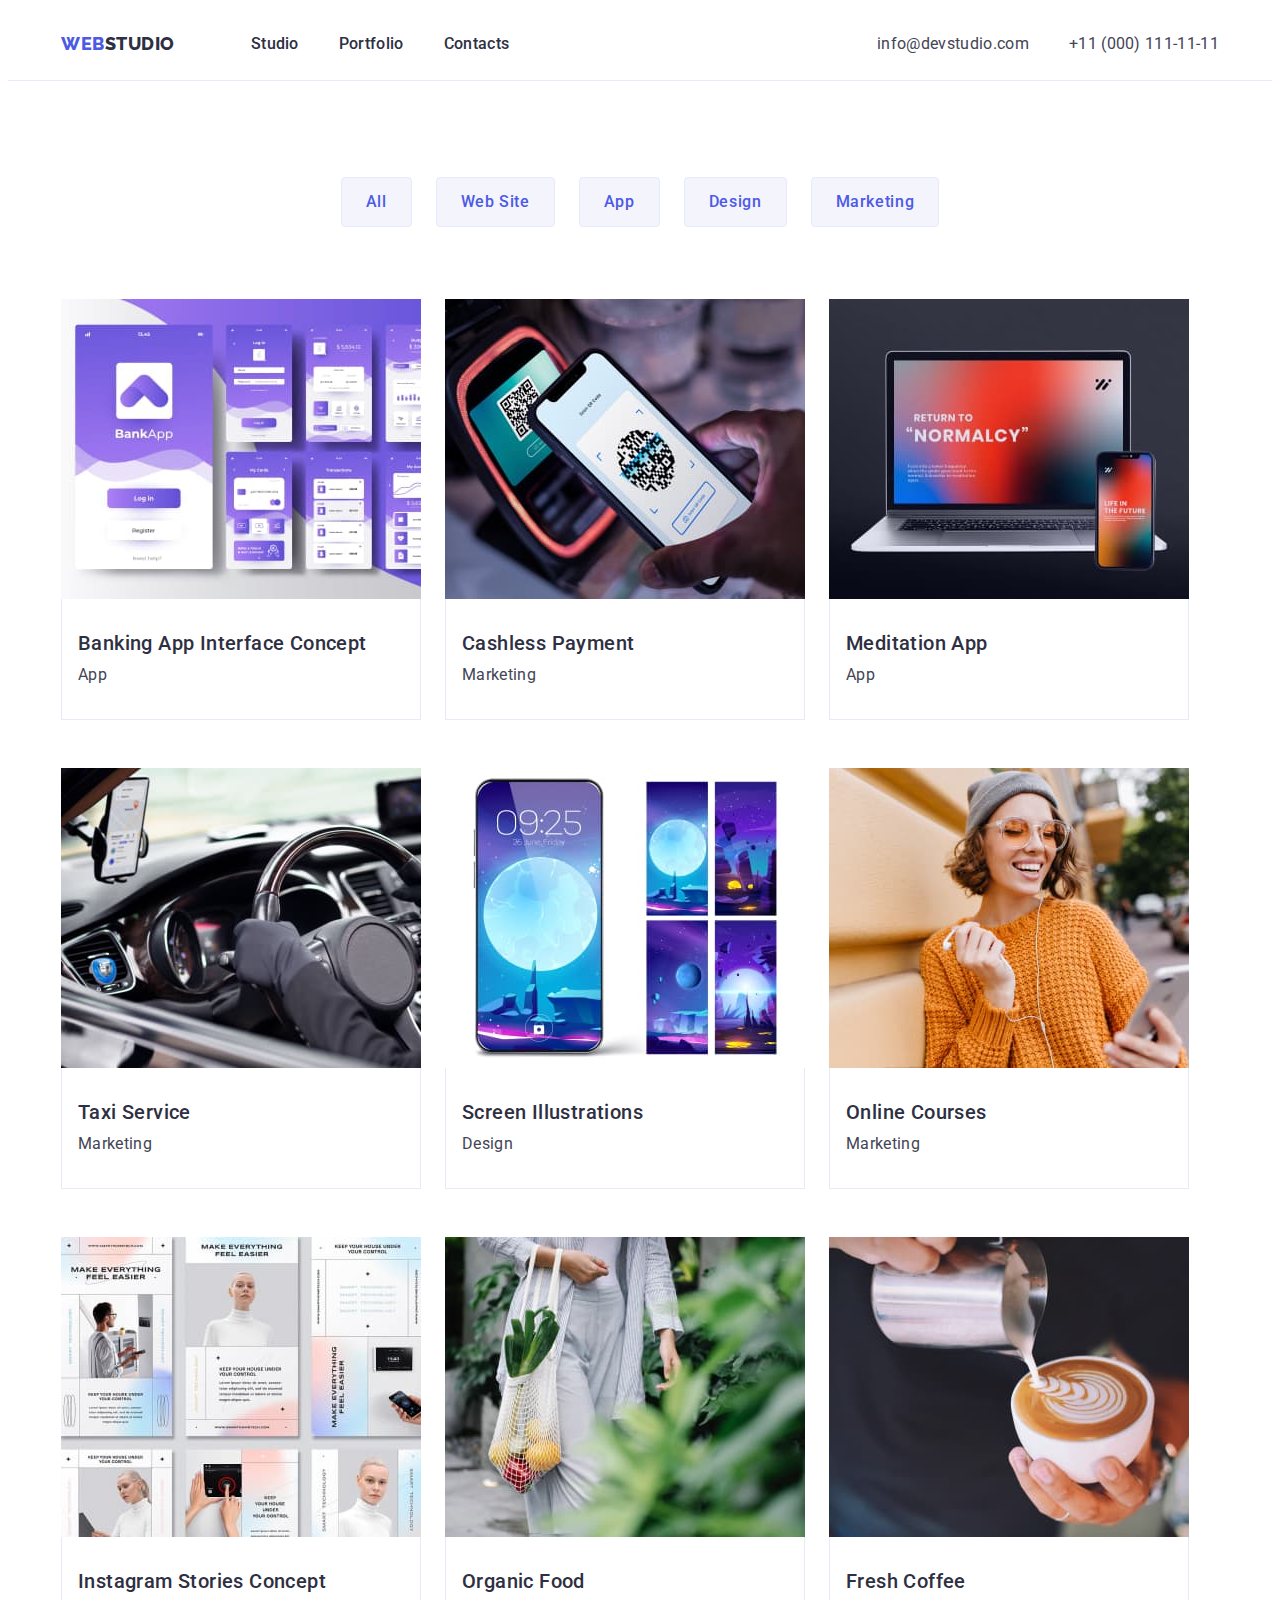
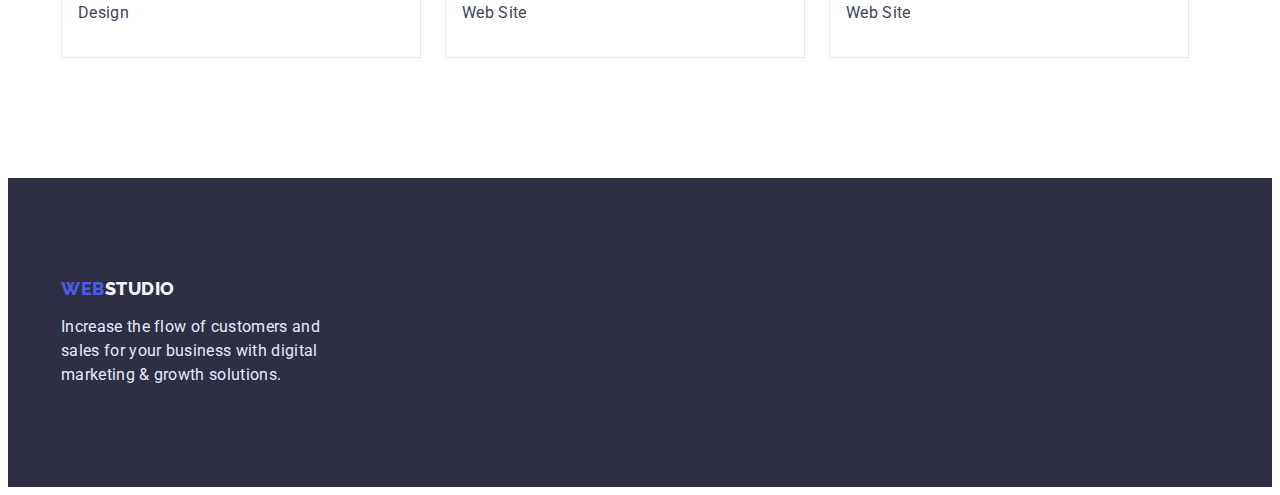
==== commit 07816c7b: "corrected gap" ====
--- a/portfolio.html
+++ b/portfolio.html
@@ -59,7 +59,7 @@
       <!--------- PORTFOLIO  -------->
       <section class="portfolio">
         <div class="container">
-          <h1 hidden visually-hidden>Portfolio</h1>
+          <h1 class="visually-hidden">Portfolio</h1>
           <ul class="filter list">
             <li class="filter-item">
               <button class="filter-button button" type="button">All</button>
--- a/css/styles.css
+++ b/css/styles.css
@@ -43,11 +43,6 @@
     height: auto;
 }
 
-.section {
-    padding-left: 156px;
-    padding-right: 156px;
-}
-
 .list {
     list-style: none;
 }
@@ -58,7 +53,7 @@
 
 .section-header {
     font-size: 36px;
-    line-height: 1.11
+    line-height: 1.11;
     letter-spacing: 0.02em;
     text-transform: capitalize;
     text-align: center;
@@ -96,7 +91,7 @@
 .subtitle {
     font-weight: 400;
     font-size: 16px;
-    line-height: 1.5
+    line-height: 1.5;
     letter-spacing: 0.02em;
 }
 
@@ -164,7 +159,6 @@
 
 .header-item:not(:last-child) {
     margin-right: 40px;
-    
 }
 
 .header-link {
@@ -265,7 +259,7 @@
 .values-list {
     display: flex; 
     align-items: center;
-    gap: 24px;
+    gap: 22px;
 }
 
 .value-items {
@@ -420,4 +414,5 @@
     line-height: 1.5;
     max-width: 264px;
     color: var(--button-border-color);
-}+}
+
